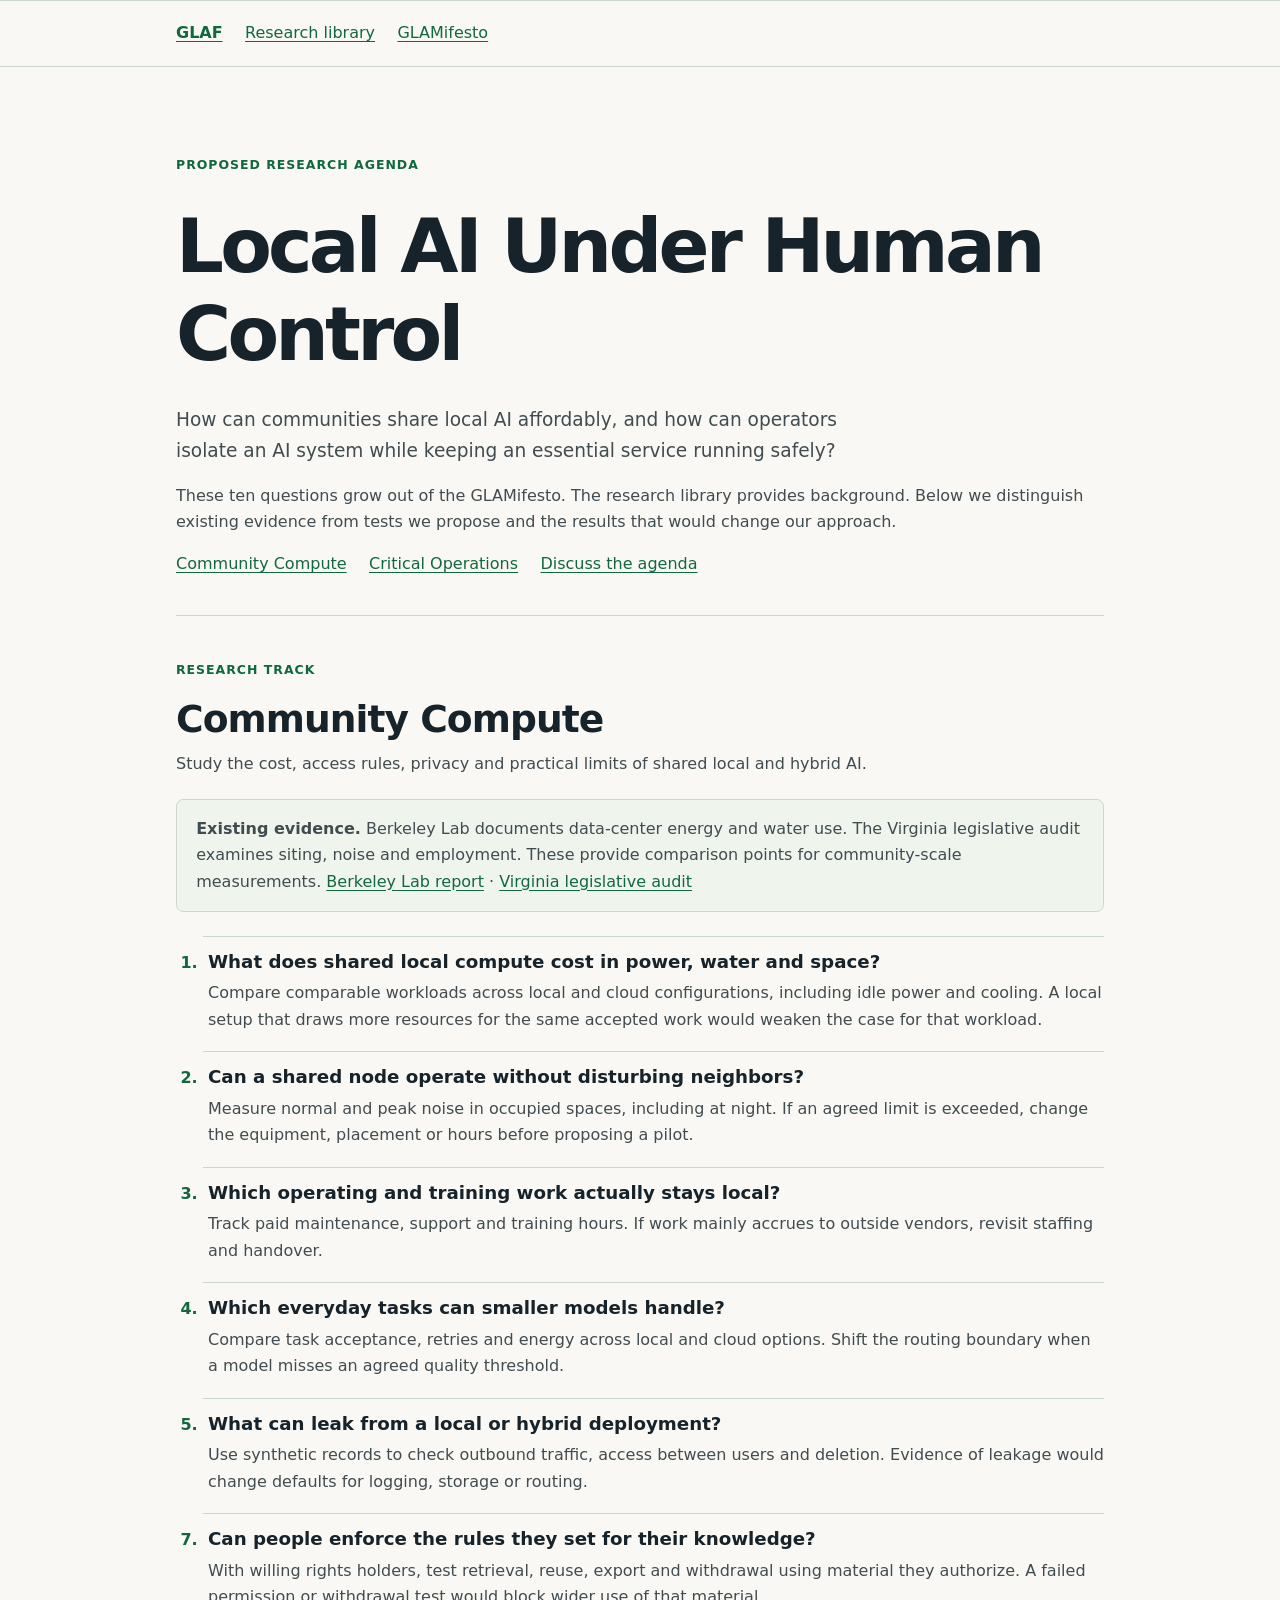
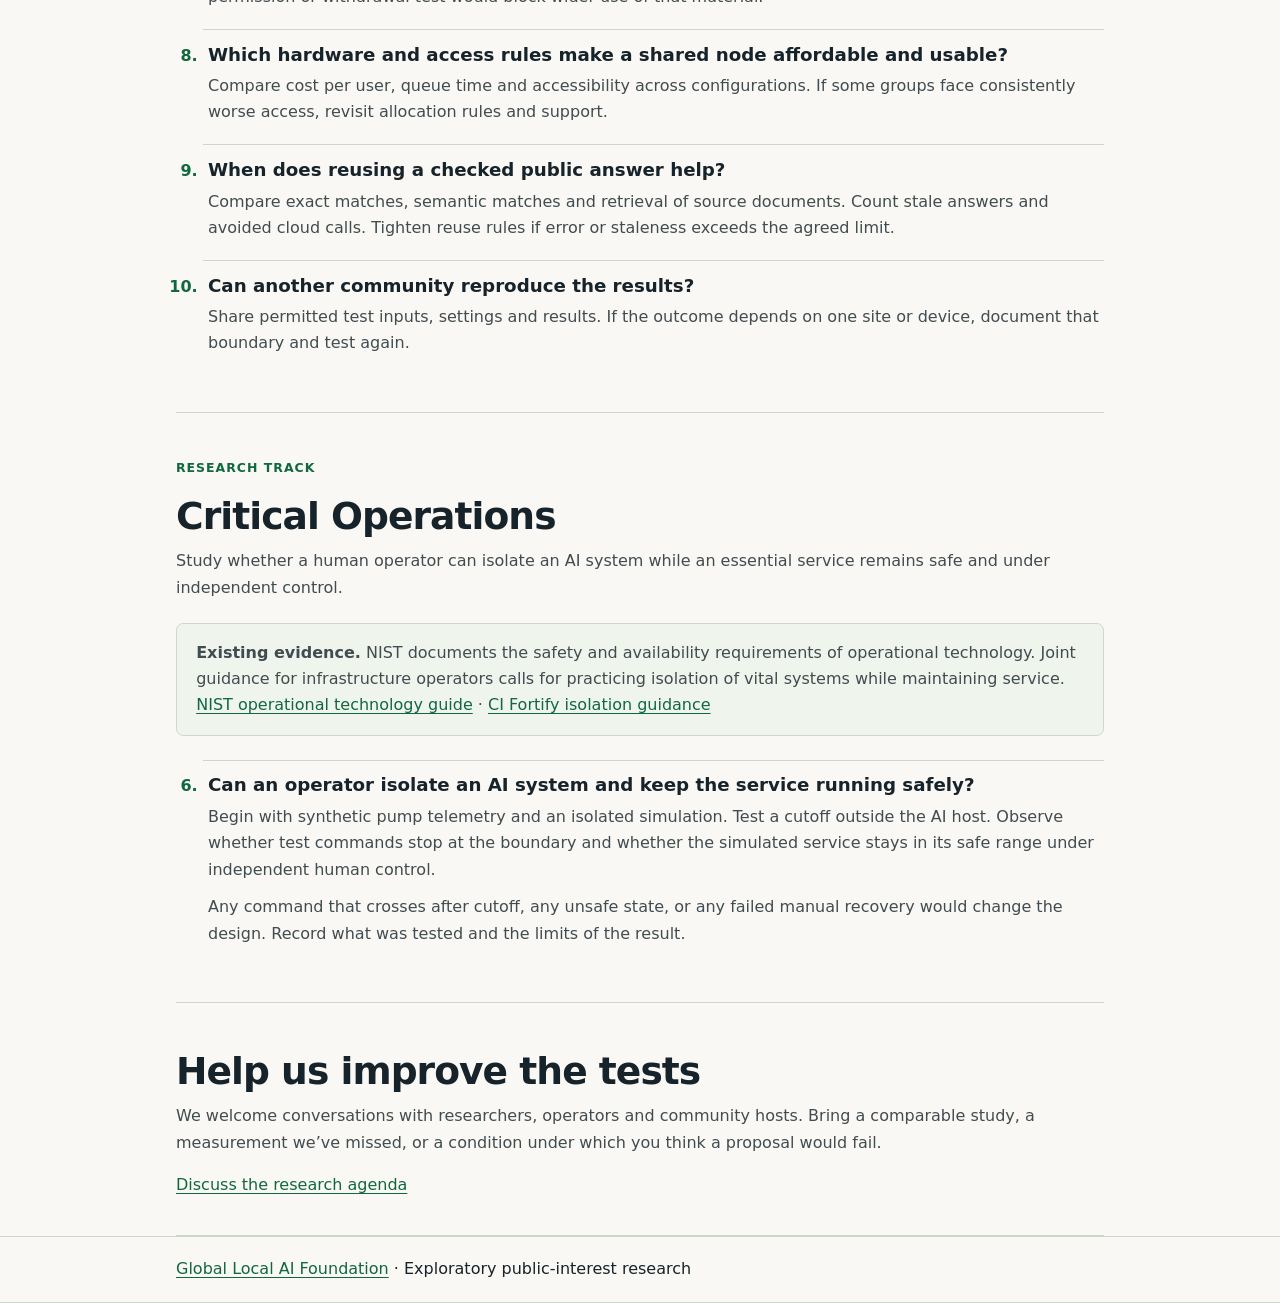
==== research-agenda.html @ 9f242550 "Publish the proposed GLAF research agenda" ====
<!doctype html>
<html lang="en">
<head>
  <meta charset="utf-8">
  <meta name="viewport" content="width=device-width, initial-scale=1">
  <title>Local AI Under Human Control · GLAF Research Agenda</title>
  <meta name="description" content="Ten proposed research questions about community compute and keeping critical operations under human control.">
  <link rel="canonical" href="https://globallocalai.org/research-agenda.html">
  <link rel="icon" href="./favicon.svg" type="image/svg+xml">
  <style>
    :root{color-scheme:light dark;--bg:#faf8f4;--ink:#17232a;--muted:#414c50;--accent:#11683e;--line:#cdd6cb;--panel:#eff5ed}
    @media(prefers-color-scheme:dark){:root{--bg:#0c0d0e;--ink:#f6f3ec;--muted:#c4ccc6;--accent:#83daa8;--line:#43524a;--panel:#18241d}}
    *{box-sizing:border-box}
    body{margin:0;background:var(--bg);color:var(--ink);font:1rem/1.65 system-ui,sans-serif}
    .wrap{width:min(100% - 2.5rem,58rem);margin-inline:auto}
    header,footer{padding:1.2rem 0;border-block:1px solid var(--line)}
    nav,.links{display:flex;align-items:center;flex-wrap:wrap;gap:.5rem 1.4rem}
    a{color:var(--accent);text-underline-offset:.2em}
    a:focus-visible{outline:2px solid var(--accent);outline-offset:4px}
    h1,h2,h3{line-height:1.18}
    h1{font-size:clamp(2.5rem,7vw,4.7rem);letter-spacing:-.05em;margin:.35em 0}
    h2{font-size:clamp(1.6rem,4vw,2.35rem);letter-spacing:-.025em;margin:.25em 0}
    h3{font-size:1.14rem;margin:0 0 .4rem}
    p{margin:.5rem 0 1rem;color:var(--muted)}
    section{padding:2.3rem 0;border-bottom:1px solid var(--line)}
    .intro{padding-top:clamp(2.5rem,8vw,5rem)}
    .lead{font-size:1.16rem;max-width:43rem}
    .label{color:var(--accent);font-size:.78rem;font-weight:700;letter-spacing:.08em;text-transform:uppercase}
    .questions{padding-left:1.7rem;margin:1.5rem 0 0}
    .questions li{padding:.8rem 0 .45rem .3rem;border-top:1px solid var(--line)}
    .questions li::marker{font-weight:700;color:var(--accent)}
    .questions p{margin-bottom:.7rem}
    .evidence{margin-top:1.35rem;padding:1rem 1.2rem;background:var(--panel);border:1px solid var(--line);border-radius:.45rem}
    .evidence p{margin:0}
  </style>
</head>
<body>
  <header>
    <nav class="wrap" aria-label="Research agenda navigation">
      <a href="./"><strong>GLAF</strong></a>
      <a href="./#/library">Research library</a>
      <a href="https://glammovement.org/#glamifesto">GLAMifesto</a>
    </nav>
  </header>
  <main class="wrap">
    <section class="intro" aria-labelledby="agenda-title">
      <p class="label">Proposed research agenda</p>
      <h1 id="agenda-title">Local AI Under Human Control</h1>
      <p class="lead">How can communities share local AI affordably, and how can operators isolate an AI system while keeping an essential service running safely?</p>
      <p>These ten questions grow out of the GLAMifesto. The research library provides background. Below we distinguish existing evidence from tests we propose and the results that would change our approach.</p>
      <div class="links"><a href="#community-compute">Community Compute</a><a href="#critical-operations">Critical Operations</a><a href="#contact">Discuss the agenda</a></div>
    </section>
    <section id="community-compute" aria-labelledby="community-title">
      <p class="label">Research track</p>
      <h2 id="community-title">Community Compute</h2>
      <p>Study the cost, access rules, privacy and practical limits of shared local and hybrid AI.</p>
      <div class="evidence"><p><strong>Existing evidence.</strong> Berkeley Lab documents data-center energy and water use. The Virginia legislative audit examines siting, noise and employment. These provide comparison points for community-scale measurements. <a href="https://bies.lbl.gov/publications/2024-lbnl-data-center-energy-usage-report">Berkeley Lab report</a> · <a href="https://jlarc.virginia.gov/landing-2024-data-centers-in-virginia.asp">Virginia legislative audit</a></p></div>
      <ol class="questions">
        <li><h3>What does shared local compute cost in power, water and space?</h3><p>Compare comparable workloads across local and cloud configurations, including idle power and cooling. A local setup that draws more resources for the same accepted work would weaken the case for that workload.</p></li>
        <li><h3>Can a shared node operate without disturbing neighbors?</h3><p>Measure normal and peak noise in occupied spaces, including at night. If an agreed limit is exceeded, change the equipment, placement or hours before proposing a pilot.</p></li>
        <li><h3>Which operating and training work actually stays local?</h3><p>Track paid maintenance, support and training hours. If work mainly accrues to outside vendors, revisit staffing and handover.</p></li>
        <li><h3>Which everyday tasks can smaller models handle?</h3><p>Compare task acceptance, retries and energy across local and cloud options. Shift the routing boundary when a model misses an agreed quality threshold.</p></li>
        <li><h3>What can leak from a local or hybrid deployment?</h3><p>Use synthetic records to check outbound traffic, access between users and deletion. Evidence of leakage would change defaults for logging, storage or routing.</p></li>
        <li value="7"><h3>Can people enforce the rules they set for their knowledge?</h3><p>With willing rights holders, test retrieval, reuse, export and withdrawal using material they authorize. A failed permission or withdrawal test would block wider use of that material.</p></li>
        <li><h3>Which hardware and access rules make a shared node affordable and usable?</h3><p>Compare cost per user, queue time and accessibility across configurations. If some groups face consistently worse access, revisit allocation rules and support.</p></li>
        <li><h3>When does reusing a checked public answer help?</h3><p>Compare exact matches, semantic matches and retrieval of source documents. Count stale answers and avoided cloud calls. Tighten reuse rules if error or staleness exceeds the agreed limit.</p></li>
        <li><h3>Can another community reproduce the results?</h3><p>Share permitted test inputs, settings and results. If the outcome depends on one site or device, document that boundary and test again.</p></li>
      </ol>
    </section>
    <section id="critical-operations" aria-labelledby="critical-title">
      <p class="label">Research track</p>
      <h2 id="critical-title">Critical Operations</h2>
      <p>Study whether a human operator can isolate an AI system while an essential service remains safe and under independent control.</p>
      <div class="evidence"><p><strong>Existing evidence.</strong> NIST documents the safety and availability requirements of operational technology. Joint guidance for infrastructure operators calls for practicing isolation of vital systems while maintaining service. <a href="https://csrc.nist.gov/pubs/sp/800/82/r3/final">NIST operational technology guide</a> · <a href="https://www.cyber.gov.au/publication/ci-fortify-advice-for-isolating-vital-systems">CI Fortify isolation guidance</a></p></div>
      <ol class="questions" start="6">
        <li><h3>Can an operator isolate an AI system and keep the service running safely?</h3><p>Begin with synthetic pump telemetry and an isolated simulation. Test a cutoff outside the AI host. Observe whether test commands stop at the boundary and whether the simulated service stays in its safe range under independent human control.</p><p>Any command that crosses after cutoff, any unsafe state, or any failed manual recovery would change the design. Record what was tested and the limits of the result.</p></li>
      </ol>
    </section>
    <section id="contact" aria-labelledby="contact-title">
      <h2 id="contact-title">Help us improve the tests</h2>
      <p>We welcome conversations with researchers, operators and community hosts. Bring a comparable study, a measurement we’ve missed, or a condition under which you think a proposal would fail.</p>
      <a href="mailto:contact@globallocalai.org?subject=GLAF%20research%20agenda">Discuss the research agenda</a>
    </section>
  </main>
  <footer><div class="wrap"><a href="./">Global Local AI Foundation</a> · Exploratory public-interest research</div></footer>
</body>
</html>
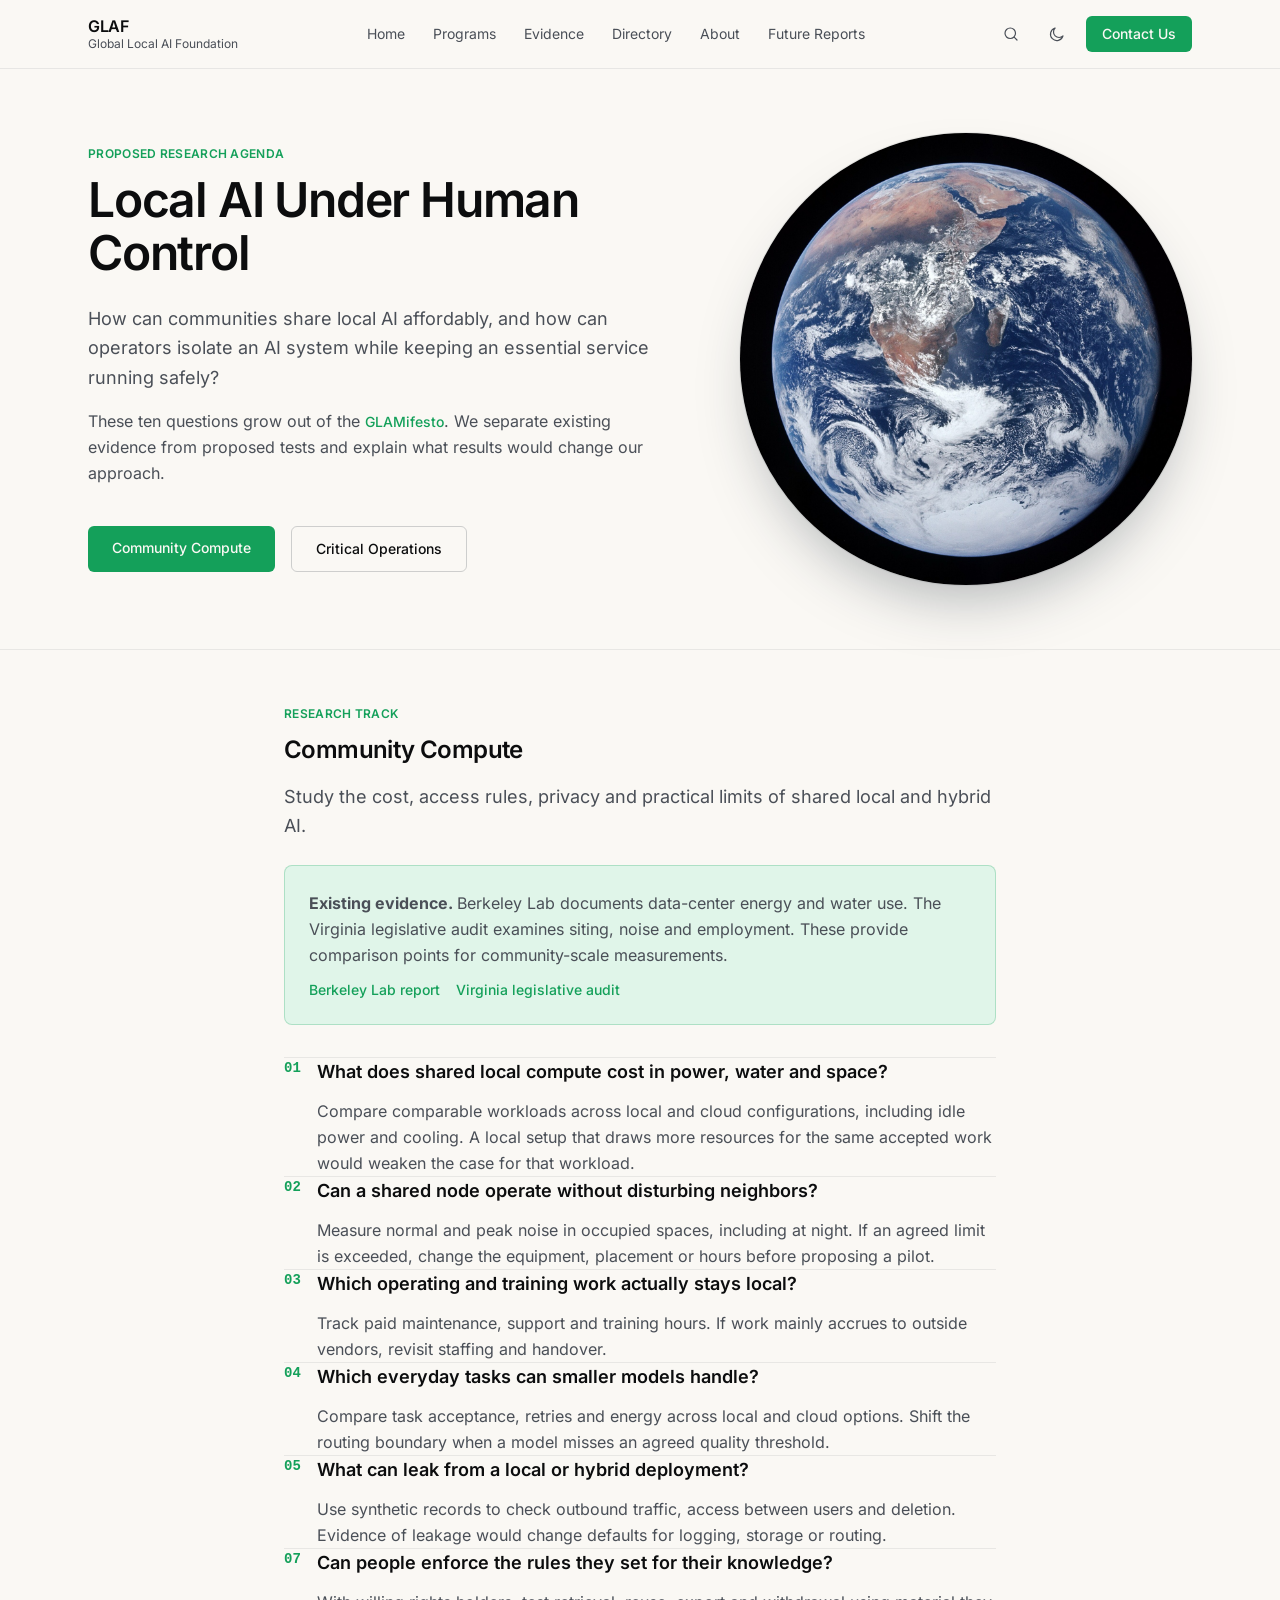
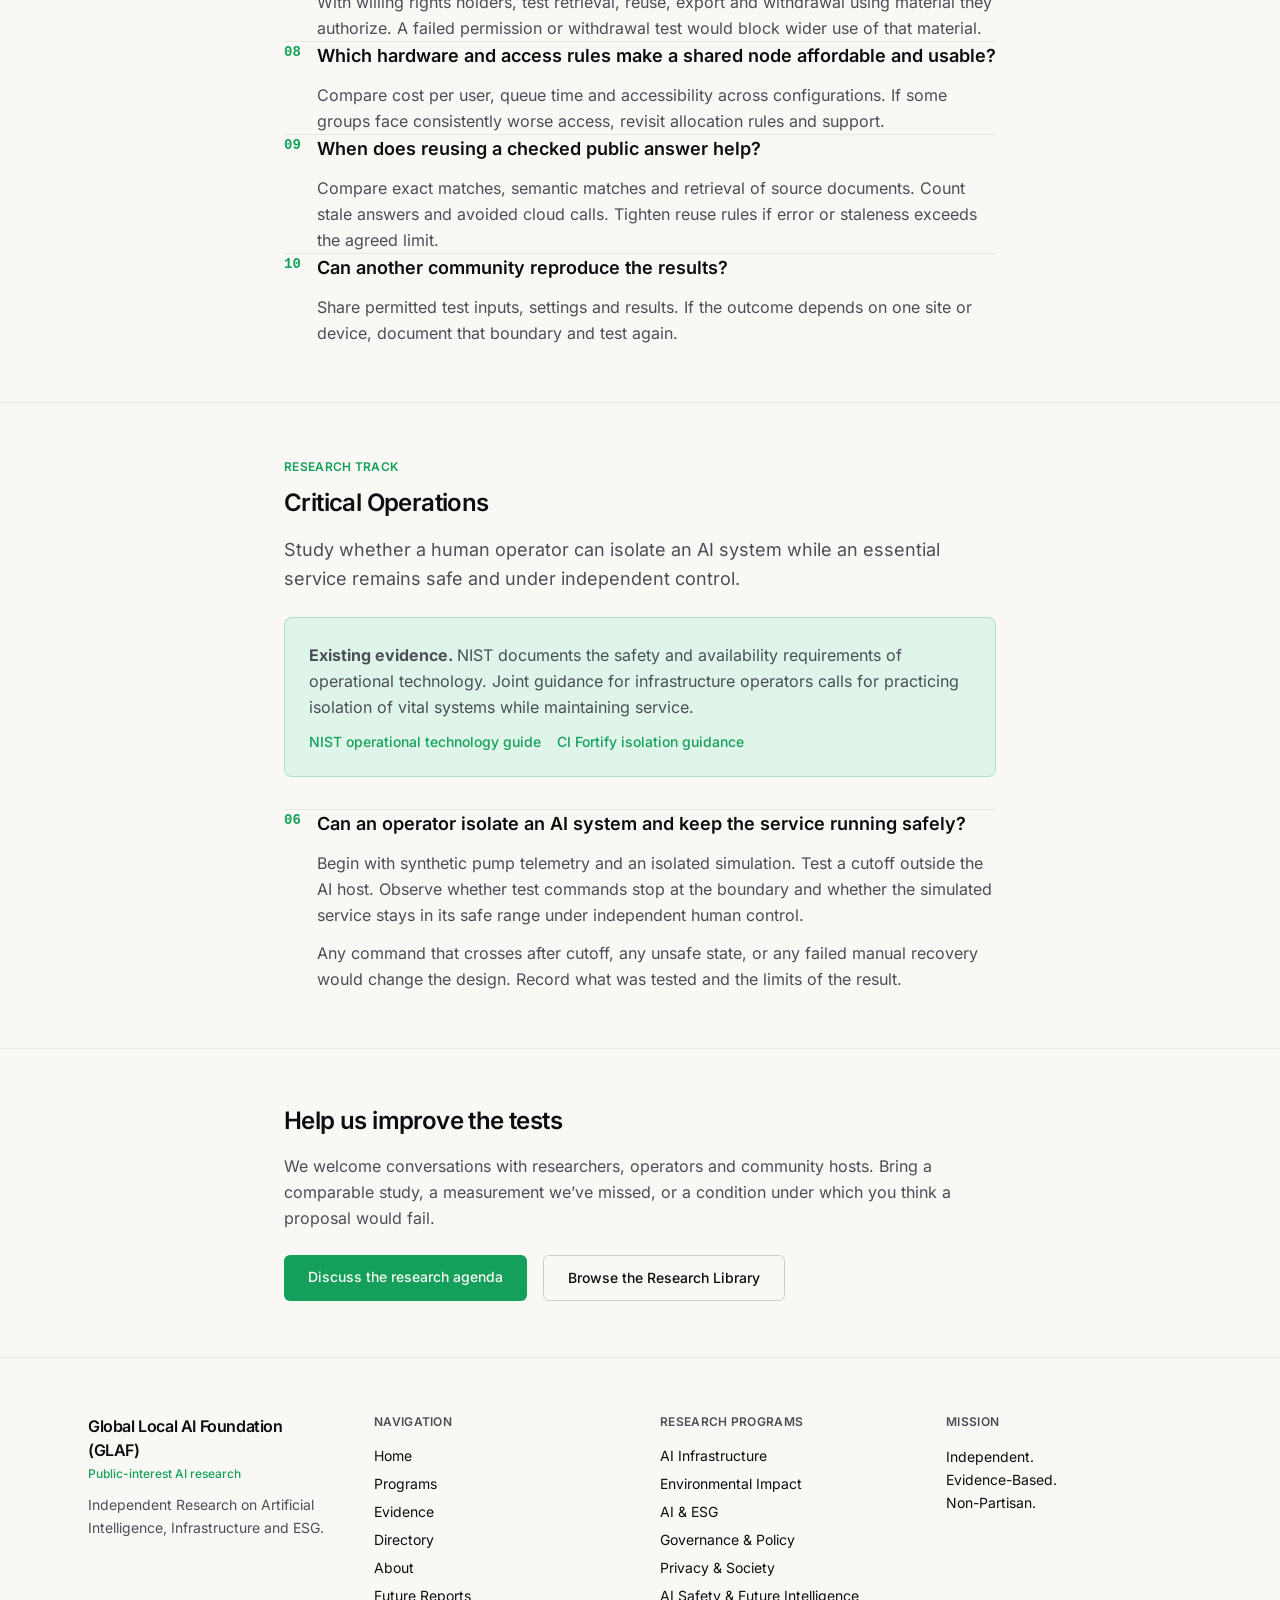
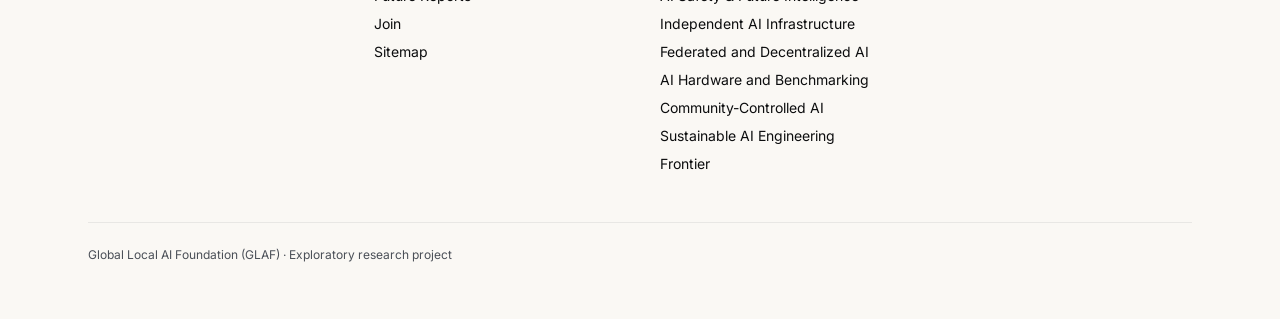
==== commit 80c5f5ed: "Use the GLAF site layout for the research agenda" ====
--- a/research-agenda.html
+++ b/research-agenda.html
@@ -3,85 +3,11 @@
 <head>
   <meta charset="utf-8">
   <meta name="viewport" content="width=device-width, initial-scale=1">
-  <title>Local AI Under Human Control · GLAF Research Agenda</title>
-  <meta name="description" content="Ten proposed research questions about community compute and keeping critical operations under human control.">
-  <link rel="canonical" href="https://globallocalai.org/research-agenda.html">
-  <link rel="icon" href="./favicon.svg" type="image/svg+xml">
-  <style>
-    :root{color-scheme:light dark;--bg:#faf8f4;--ink:#17232a;--muted:#414c50;--accent:#11683e;--line:#cdd6cb;--panel:#eff5ed}
-    @media(prefers-color-scheme:dark){:root{--bg:#0c0d0e;--ink:#f6f3ec;--muted:#c4ccc6;--accent:#83daa8;--line:#43524a;--panel:#18241d}}
-    *{box-sizing:border-box}
-    body{margin:0;background:var(--bg);color:var(--ink);font:1rem/1.65 system-ui,sans-serif}
-    .wrap{width:min(100% - 2.5rem,58rem);margin-inline:auto}
-    header,footer{padding:1.2rem 0;border-block:1px solid var(--line)}
-    nav,.links{display:flex;align-items:center;flex-wrap:wrap;gap:.5rem 1.4rem}
-    a{color:var(--accent);text-underline-offset:.2em}
-    a:focus-visible{outline:2px solid var(--accent);outline-offset:4px}
-    h1,h2,h3{line-height:1.18}
-    h1{font-size:clamp(2.5rem,7vw,4.7rem);letter-spacing:-.05em;margin:.35em 0}
-    h2{font-size:clamp(1.6rem,4vw,2.35rem);letter-spacing:-.025em;margin:.25em 0}
-    h3{font-size:1.14rem;margin:0 0 .4rem}
-    p{margin:.5rem 0 1rem;color:var(--muted)}
-    section{padding:2.3rem 0;border-bottom:1px solid var(--line)}
-    .intro{padding-top:clamp(2.5rem,8vw,5rem)}
-    .lead{font-size:1.16rem;max-width:43rem}
-    .label{color:var(--accent);font-size:.78rem;font-weight:700;letter-spacing:.08em;text-transform:uppercase}
-    .questions{padding-left:1.7rem;margin:1.5rem 0 0}
-    .questions li{padding:.8rem 0 .45rem .3rem;border-top:1px solid var(--line)}
-    .questions li::marker{font-weight:700;color:var(--accent)}
-    .questions p{margin-bottom:.7rem}
-    .evidence{margin-top:1.35rem;padding:1rem 1.2rem;background:var(--panel);border:1px solid var(--line);border-radius:.45rem}
-    .evidence p{margin:0}
-  </style>
+  <title>Local AI Under Human Control · GLAF</title>
+  <link rel="canonical" href="https://globallocalai.org/#/research-agenda">
+  <meta http-equiv="refresh" content="0; url=./#/research-agenda">
 </head>
 <body>
-  <header>
-    <nav class="wrap" aria-label="Research agenda navigation">
-      <a href="./"><strong>GLAF</strong></a>
-      <a href="./#/library">Research library</a>
-      <a href="https://glammovement.org/#glamifesto">GLAMifesto</a>
-    </nav>
-  </header>
-  <main class="wrap">
-    <section class="intro" aria-labelledby="agenda-title">
-      <p class="label">Proposed research agenda</p>
-      <h1 id="agenda-title">Local AI Under Human Control</h1>
-      <p class="lead">How can communities share local AI affordably, and how can operators isolate an AI system while keeping an essential service running safely?</p>
-      <p>These ten questions grow out of the GLAMifesto. The research library provides background. Below we distinguish existing evidence from tests we propose and the results that would change our approach.</p>
-      <div class="links"><a href="#community-compute">Community Compute</a><a href="#critical-operations">Critical Operations</a><a href="#contact">Discuss the agenda</a></div>
-    </section>
-    <section id="community-compute" aria-labelledby="community-title">
-      <p class="label">Research track</p>
-      <h2 id="community-title">Community Compute</h2>
-      <p>Study the cost, access rules, privacy and practical limits of shared local and hybrid AI.</p>
-      <div class="evidence"><p><strong>Existing evidence.</strong> Berkeley Lab documents data-center energy and water use. The Virginia legislative audit examines siting, noise and employment. These provide comparison points for community-scale measurements. <a href="https://bies.lbl.gov/publications/2024-lbnl-data-center-energy-usage-report">Berkeley Lab report</a> · <a href="https://jlarc.virginia.gov/landing-2024-data-centers-in-virginia.asp">Virginia legislative audit</a></p></div>
-      <ol class="questions">
-        <li><h3>What does shared local compute cost in power, water and space?</h3><p>Compare comparable workloads across local and cloud configurations, including idle power and cooling. A local setup that draws more resources for the same accepted work would weaken the case for that workload.</p></li>
-        <li><h3>Can a shared node operate without disturbing neighbors?</h3><p>Measure normal and peak noise in occupied spaces, including at night. If an agreed limit is exceeded, change the equipment, placement or hours before proposing a pilot.</p></li>
-        <li><h3>Which operating and training work actually stays local?</h3><p>Track paid maintenance, support and training hours. If work mainly accrues to outside vendors, revisit staffing and handover.</p></li>
-        <li><h3>Which everyday tasks can smaller models handle?</h3><p>Compare task acceptance, retries and energy across local and cloud options. Shift the routing boundary when a model misses an agreed quality threshold.</p></li>
-        <li><h3>What can leak from a local or hybrid deployment?</h3><p>Use synthetic records to check outbound traffic, access between users and deletion. Evidence of leakage would change defaults for logging, storage or routing.</p></li>
-        <li value="7"><h3>Can people enforce the rules they set for their knowledge?</h3><p>With willing rights holders, test retrieval, reuse, export and withdrawal using material they authorize. A failed permission or withdrawal test would block wider use of that material.</p></li>
-        <li><h3>Which hardware and access rules make a shared node affordable and usable?</h3><p>Compare cost per user, queue time and accessibility across configurations. If some groups face consistently worse access, revisit allocation rules and support.</p></li>
-        <li><h3>When does reusing a checked public answer help?</h3><p>Compare exact matches, semantic matches and retrieval of source documents. Count stale answers and avoided cloud calls. Tighten reuse rules if error or staleness exceeds the agreed limit.</p></li>
-        <li><h3>Can another community reproduce the results?</h3><p>Share permitted test inputs, settings and results. If the outcome depends on one site or device, document that boundary and test again.</p></li>
-      </ol>
-    </section>
-    <section id="critical-operations" aria-labelledby="critical-title">
-      <p class="label">Research track</p>
-      <h2 id="critical-title">Critical Operations</h2>
-      <p>Study whether a human operator can isolate an AI system while an essential service remains safe and under independent control.</p>
-      <div class="evidence"><p><strong>Existing evidence.</strong> NIST documents the safety and availability requirements of operational technology. Joint guidance for infrastructure operators calls for practicing isolation of vital systems while maintaining service. <a href="https://csrc.nist.gov/pubs/sp/800/82/r3/final">NIST operational technology guide</a> · <a href="https://www.cyber.gov.au/publication/ci-fortify-advice-for-isolating-vital-systems">CI Fortify isolation guidance</a></p></div>
-      <ol class="questions" start="6">
-        <li><h3>Can an operator isolate an AI system and keep the service running safely?</h3><p>Begin with synthetic pump telemetry and an isolated simulation. Test a cutoff outside the AI host. Observe whether test commands stop at the boundary and whether the simulated service stays in its safe range under independent human control.</p><p>Any command that crosses after cutoff, any unsafe state, or any failed manual recovery would change the design. Record what was tested and the limits of the result.</p></li>
-      </ol>
-    </section>
-    <section id="contact" aria-labelledby="contact-title">
-      <h2 id="contact-title">Help us improve the tests</h2>
-      <p>We welcome conversations with researchers, operators and community hosts. Bring a comparable study, a measurement we’ve missed, or a condition under which you think a proposal would fail.</p>
-      <a href="mailto:contact@globallocalai.org?subject=GLAF%20research%20agenda">Discuss the research agenda</a>
-    </section>
-  </main>
-  <footer><div class="wrap"><a href="./">Global Local AI Foundation</a> · Exploratory public-interest research</div></footer>
+  <p><a href="./#/research-agenda">Open the GLAF Research Agenda</a></p>
 </body>
 </html>
